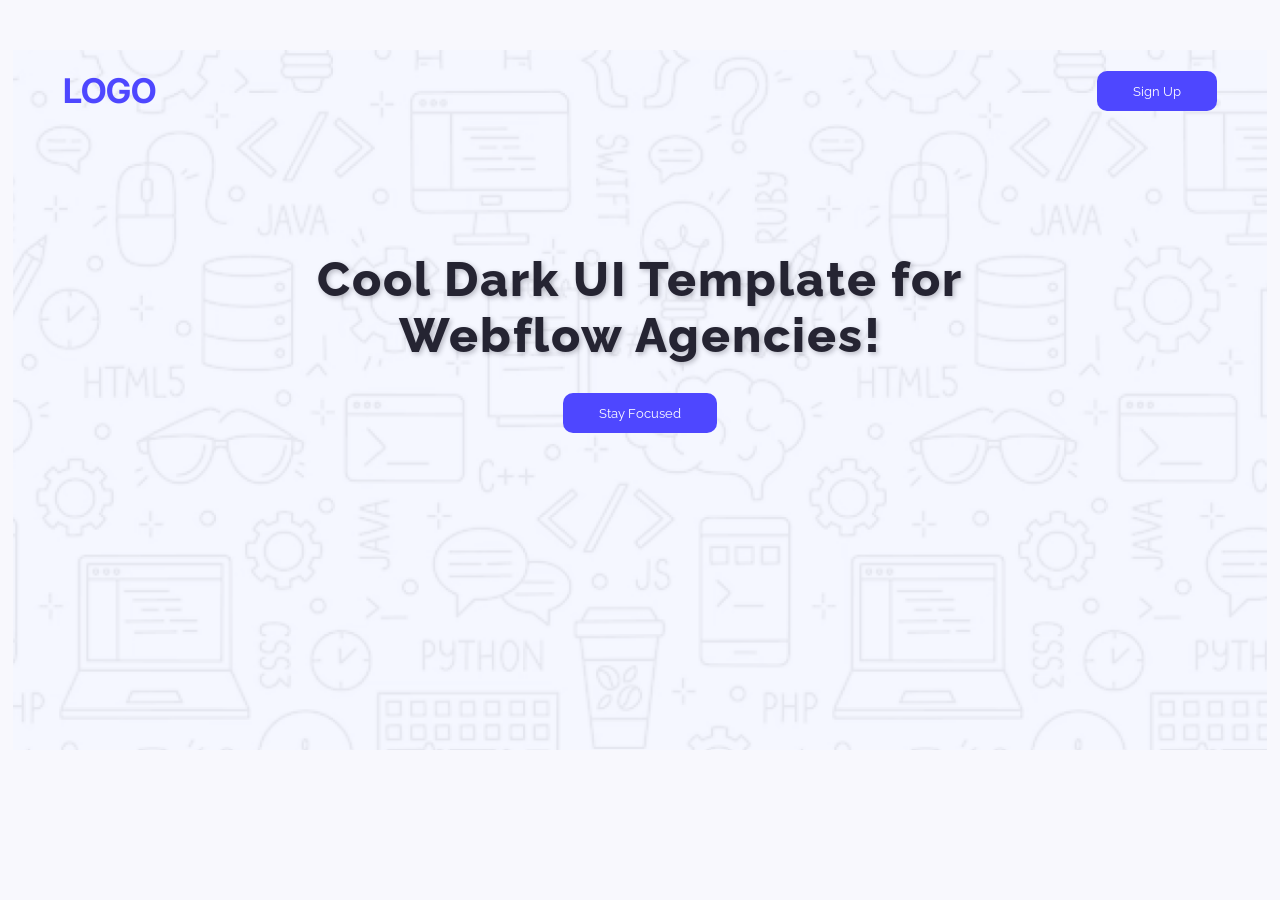
==== first-asign.html @ 601f0b78 "added the 1st file" ====
<!DOCTYPE html>
<html lang="en">
<head>
    <meta charset="UTF-8">
    <meta name="viewport" content="width=device-width, initial-scale=1.0">
    <title>My First Assignment </title>
     <link rel="preconnect" href="https://fonts.googleapis.com">
    <link rel="preconnect" href="https://fonts.gstatic.com" crossorigin>
    <link
        href="https://fonts.googleapis.com/css2?family=Inter:ital,opsz,wght@0,14..32,100..900;1,14..32,100..900&family=Open+Sans:ital,wght@0,300..800;1,300..800&family=Raleway:ital,wght@0,100..900;1,100..900&display=swap"
        rel="stylesheet">
    <link rel="stylesheet" href="styles/asign-style.css">

</head>
<body>
    <header>
 <section class=" header first-bg ">
            <nav class="nav-title">
                <h3 class="logo">LOGO</h3>
                <a class="button" href="signup btn"><button>Sign Up</button></a>

            </nav>
            <div class="title">
                <div>
                    <h1 class="header-title">
                        Cool Dark UI Template for
                        <br> Webflow Agencies!
                    </h1>
                </div>

                <div class="stay-button-wrapper">
      <a href="#"><button class="primary-btn">Stay Focused</button></a>
    </div>

            </div>
        </section>

    </header>
    <main>

    </main>
    <footer>

    </footer>
</body>
</html>
---- styles/asign-style.css ----
/* FONT-'Inter'*/
.inter-<uniquifier> {
  font-family: "Inter", sans-serif;
  font-optical-sizing: auto;
  font-weight: <weight>;
  font-style: normal;
}

/* FONT Raleway*/
.raleway-<uniquifier> {
  font-family: "Raleway", sans-serif;
  font-optical-sizing: auto;
  font-weight: <weight>;
  font-style: normal;
}

body {
  background-color: #c6c5ef1d;
  max-width: 100%;
  max-height: 100%;

}


/*FIRST PART*/
.first-bg {
  margin: 5px;
  padding: 0;
  max-width: 100%;
  height: 700px;
  background-image: url('../Assets/Hero-bg.png');
  background-size:cover;
  background-position: center;
  background-repeat: no-repeat;
  color: white;
}

.nav-title {
  display: flex;
  justify-content: space-between;
  align-items: center;
  padding: 20px 50px;
  margin-top: 50px;
}

.logo {
  width: 800px;
  color: #4E47FF;
  font-weight: 800px;
  font-size: 34px;
  margin: 0;
  font-family: "Inter", sans-serif;
}

button {

  background-color: #4E47FF;
  color: white;
  text-decoration: none;
  padding: 12px 36px;
  border: none;
  border-radius: 10px;
  cursor: pointer;
  font-family: "Raleway", sans-serif;
}
.stay-button-wrapper {
  display: flex;
  justify-content: center;
  margin-top: 30px; 
}


.title {
  align-self: center;
}

.header-title {
  text-align: center;
  font-family: "Raleway", sans-serif;
  margin: 120px auto 10px; 
  font-size: 48px;
  font-weight: 800;
  letter-spacing: 2px;
  color: #252432;
  text-shadow: 2px 2px 5px #25243148;
  max-width: 800px;

}
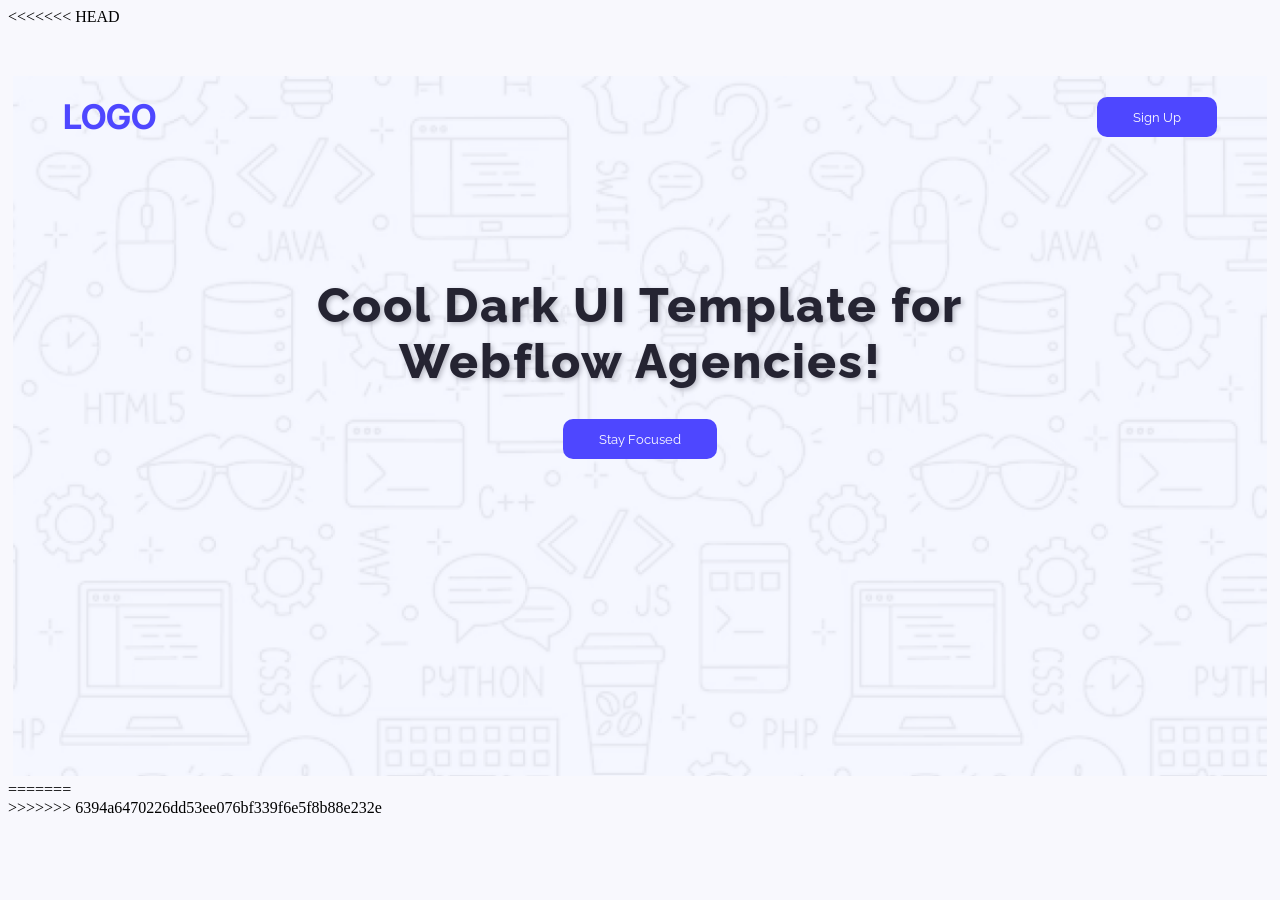
==== commit 26c6eb97: "Final commit before force push" ====
--- a/first-asign.html
+++ b/first-asign.html
@@ -4,6 +4,7 @@
     <meta charset="UTF-8">
     <meta name="viewport" content="width=device-width, initial-scale=1.0">
     <title>My First Assignment </title>
+<<<<<<< HEAD
      <link rel="preconnect" href="https://fonts.googleapis.com">
     <link rel="preconnect" href="https://fonts.gstatic.com" crossorigin>
     <link
@@ -34,6 +35,11 @@
 
             </div>
         </section>
+=======
+</head>
+<body>
+    <header>
+>>>>>>> 6394a6470226dd53ee076bf339f6e5f8b88e232e
 
     </header>
     <main>
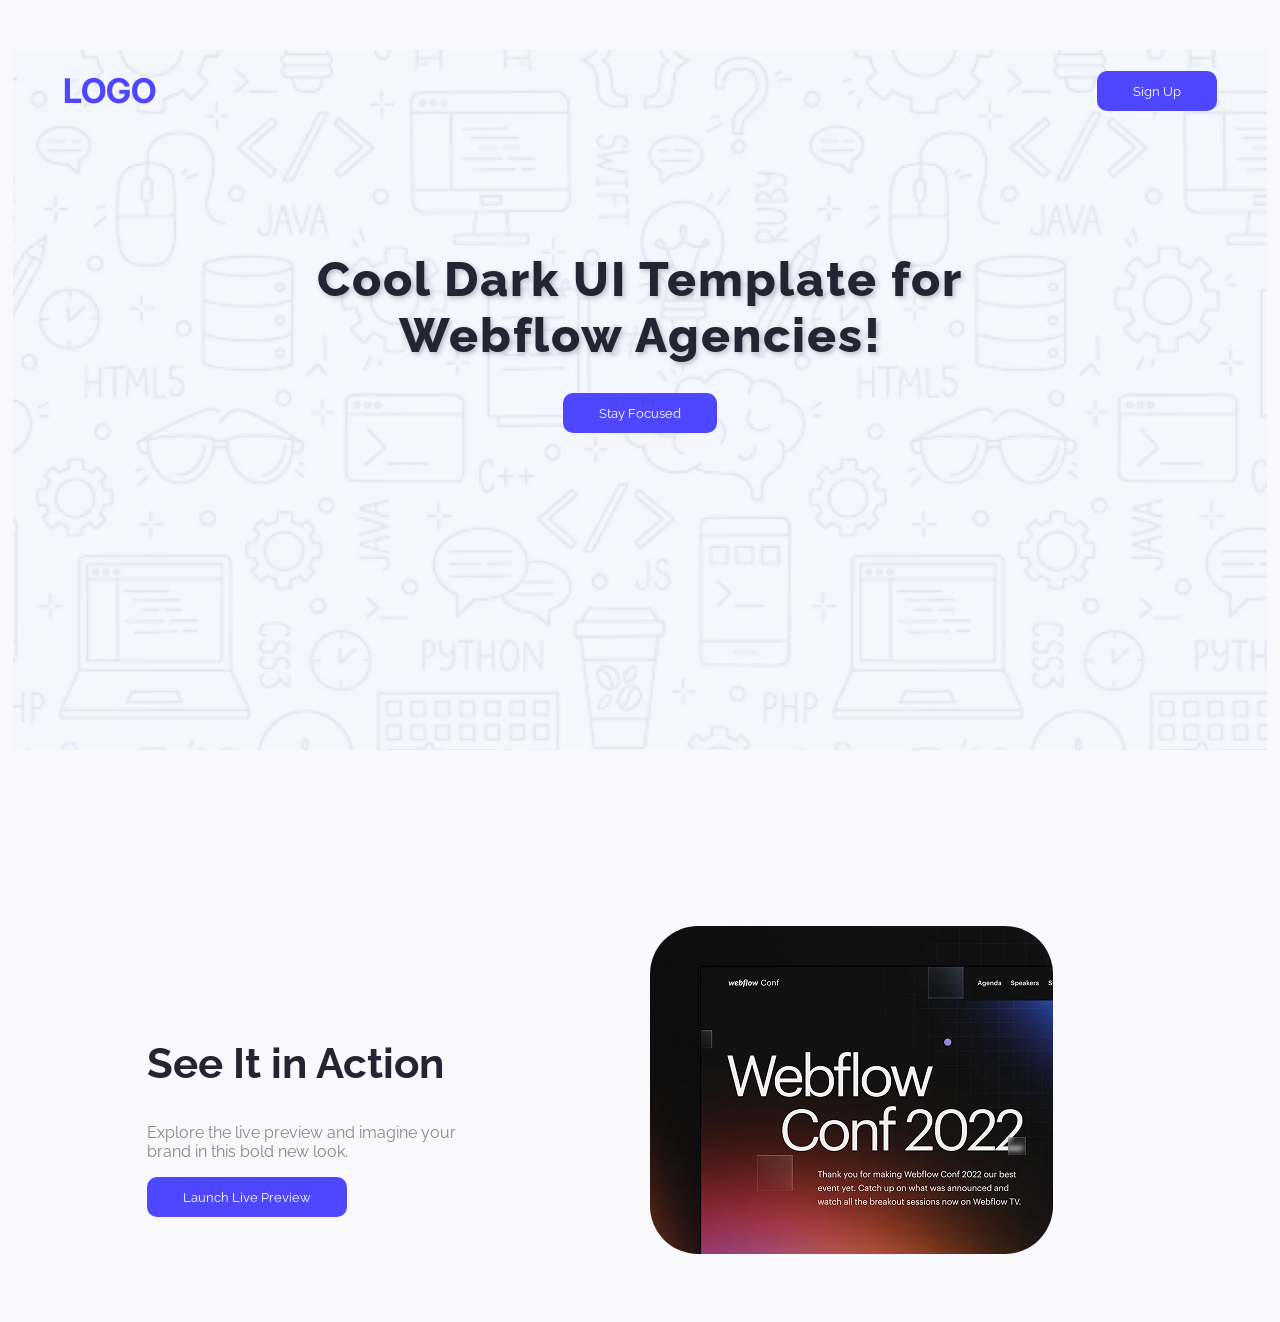
==== commit a5c7768b: "added the 2nd file" ====
--- a/first-asign.html
+++ b/first-asign.html
@@ -4,7 +4,6 @@
     <meta charset="UTF-8">
     <meta name="viewport" content="width=device-width, initial-scale=1.0">
     <title>My First Assignment </title>
-<<<<<<< HEAD
      <link rel="preconnect" href="https://fonts.googleapis.com">
     <link rel="preconnect" href="https://fonts.gstatic.com" crossorigin>
     <link
@@ -14,6 +13,7 @@
 
 </head>
 <body>
+
     <header>
  <section class=" header first-bg ">
             <nav class="nav-title">
@@ -35,11 +35,19 @@
 
             </div>
         </section>
-=======
-</head>
-<body>
-    <header>
->>>>>>> 6394a6470226dd53ee076bf339f6e5f8b88e232e
+         <section class="header-second">
+            <div class="preview">
+                <h2>See It in Action</h2>
+                <p>Explore the live preview and imagine
+                    your <br>brand in this bold new look.</p>
+                <a href="#" class="live-preview btn"><button>Launch Live Preview</button></a>
+
+
+            </div>
+            <div class="webflow"><img src="Assets/wc-mini.png" alt=""></div>
+
+        </section>
+
 
     </header>
     <main>
--- a/styles/asign-style.css
+++ b/styles/asign-style.css
@@ -87,3 +87,42 @@
 
 }
 
+/*SECOND PART*/
+
+.header-second {
+  display: flex;
+  justify-content: space-between;
+  align-items: center;
+  font-family: "Raleway", sans-serif;
+  margin-right: 150px;
+  margin-left: 139px;
+  margin-top: 10%;
+
+}
+
+.preview h2 {
+  font-size: 42px;
+  color: #252432;
+  margin-top: 120.5px;
+  margin-bottom: 200.5;
+  margin-right: 100px;
+}
+
+.preview p {
+  color: #25243289;
+
+  margin-bottom: 125.5;
+  margin-right: 103px;
+}
+
+img {
+  margin-top: 50px;g
+  max-width: 100%;
+  border-radius: 48px;
+  margin-right: 69px;
+  
+}
+
+section {
+  margin-bottom: 4rem;
+}
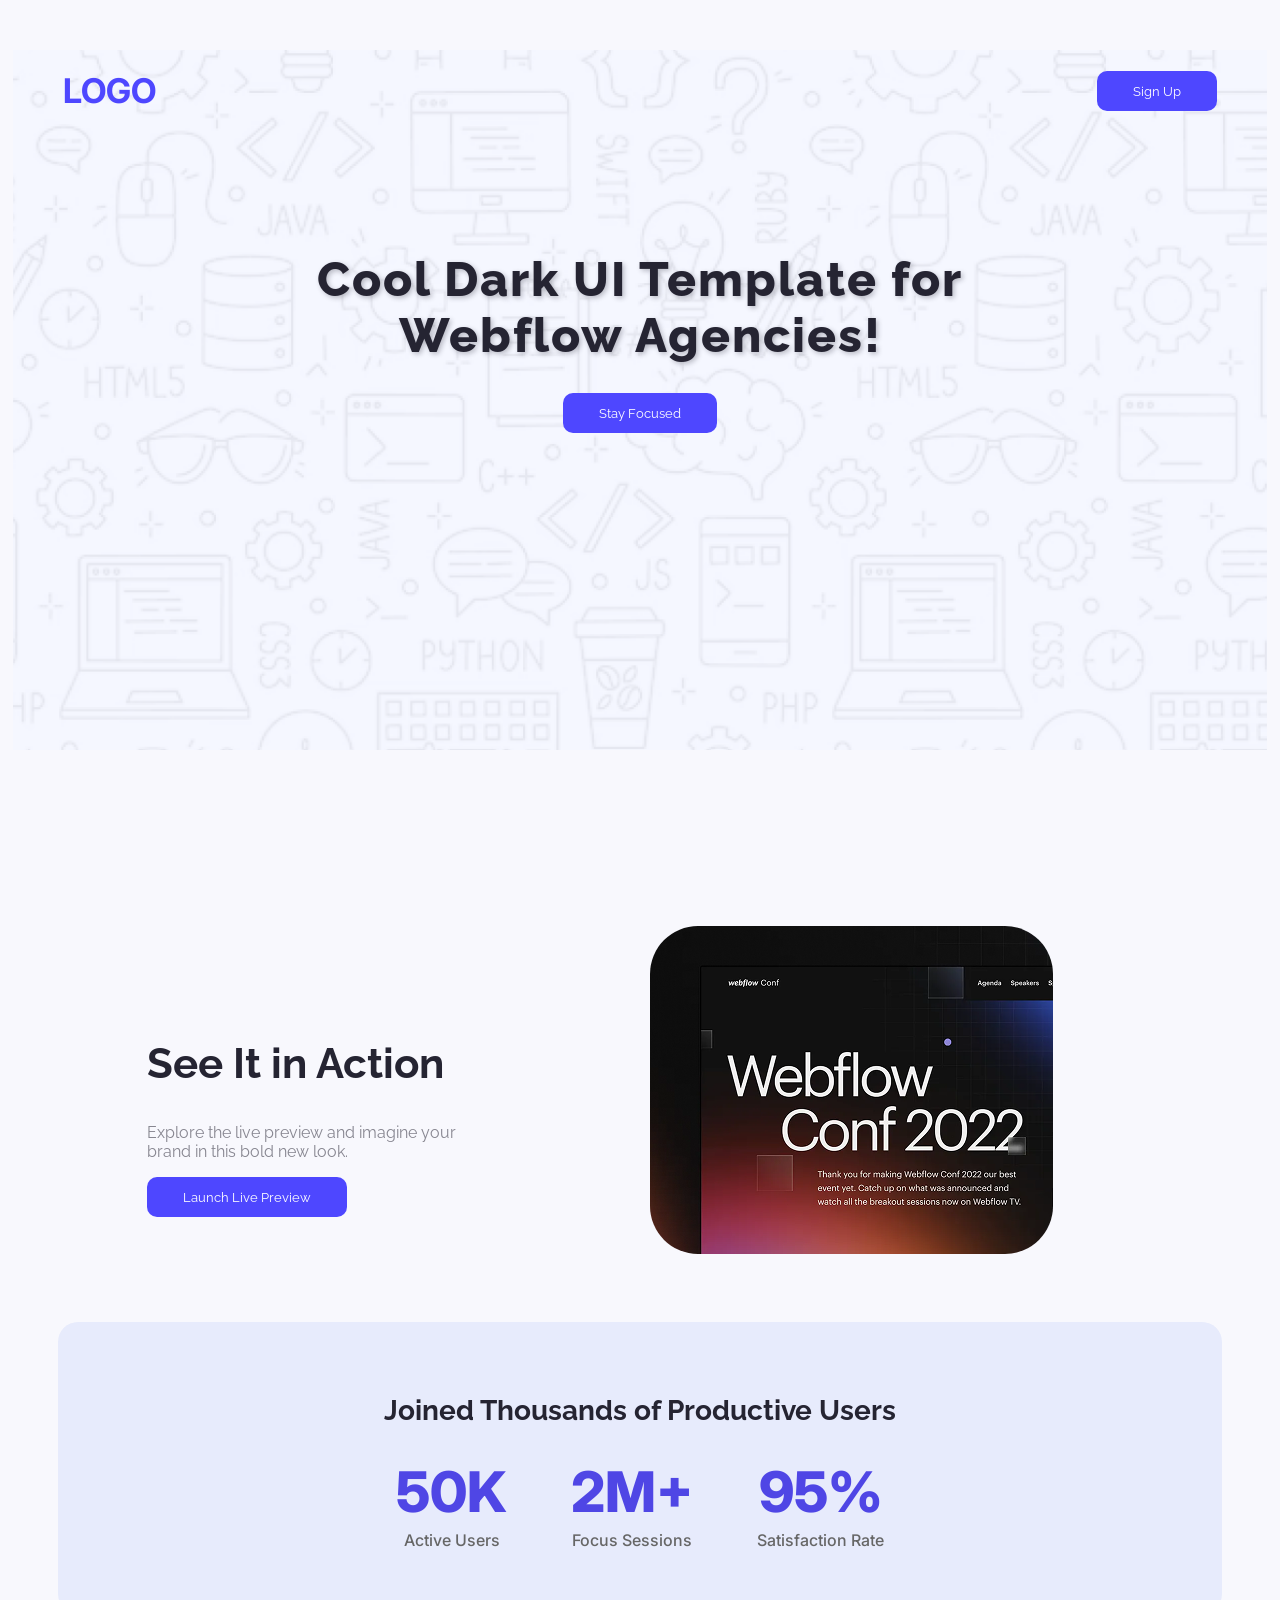
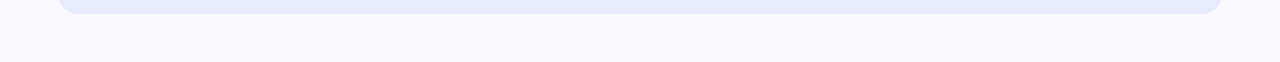
==== commit 460e092b: "added the third file" ====
--- a/first-asign.html
+++ b/first-asign.html
@@ -48,10 +48,25 @@
 
         </section>
 
-
     </header>
     <main>
-
+<section class="user-survey">
+  <h2>Joined Thousands of Productive Users</h2>
+  <div class="surveys">
+    <div class="survey">
+      <h1>50K</h1>
+      <p>Active Users</p>
+    </div>
+    <div class="survey">
+      <h1>2M+</h1>
+      <p>Focus Sessions</p>
+    </div>
+    <div class="survey">
+      <h1>95%</h1>
+      <p>Satisfaction Rate</p>
+    </div>
+  </div>
+</section>
     </main>
     <footer>
 
--- a/styles/asign-style.css
+++ b/styles/asign-style.css
@@ -125,4 +125,44 @@
 
 section {
   margin-bottom: 4rem;
+}
+
+/* THIRD Section */
+.user-survey {
+  background-color: #e7ebfc;
+  padding: 3rem 2rem;
+  border-radius: 20px;
+  margin: 3rem auto;
+  max-width: 1100px;
+  text-align: center;
+}
+
+.user-survey h2 {
+  font-size: 1.75rem;
+  font-weight: 700;
+  margin-bottom: 2rem;
+  color: #252432;
+  font-family: "Raleway", sans-serif;
+}
+
+.surveys {
+  display: flex;
+  justify-content: center;
+  gap: 4rem;
+  font-family: "Inter", sans-serif;
+}
+
+.survey h1 {
+  font-size: 3.5rem;          
+  font-weight: 800;           
+  color: #4f46e5;
+  margin: 0;                  
+  line-height: 1.2;          
+}
+.survey p {
+  font-size: 1rem;
+  font-weight: 500;
+  color: #666;
+  margin-top: 0.3rem;         
+  line-height: 1.2;
 }
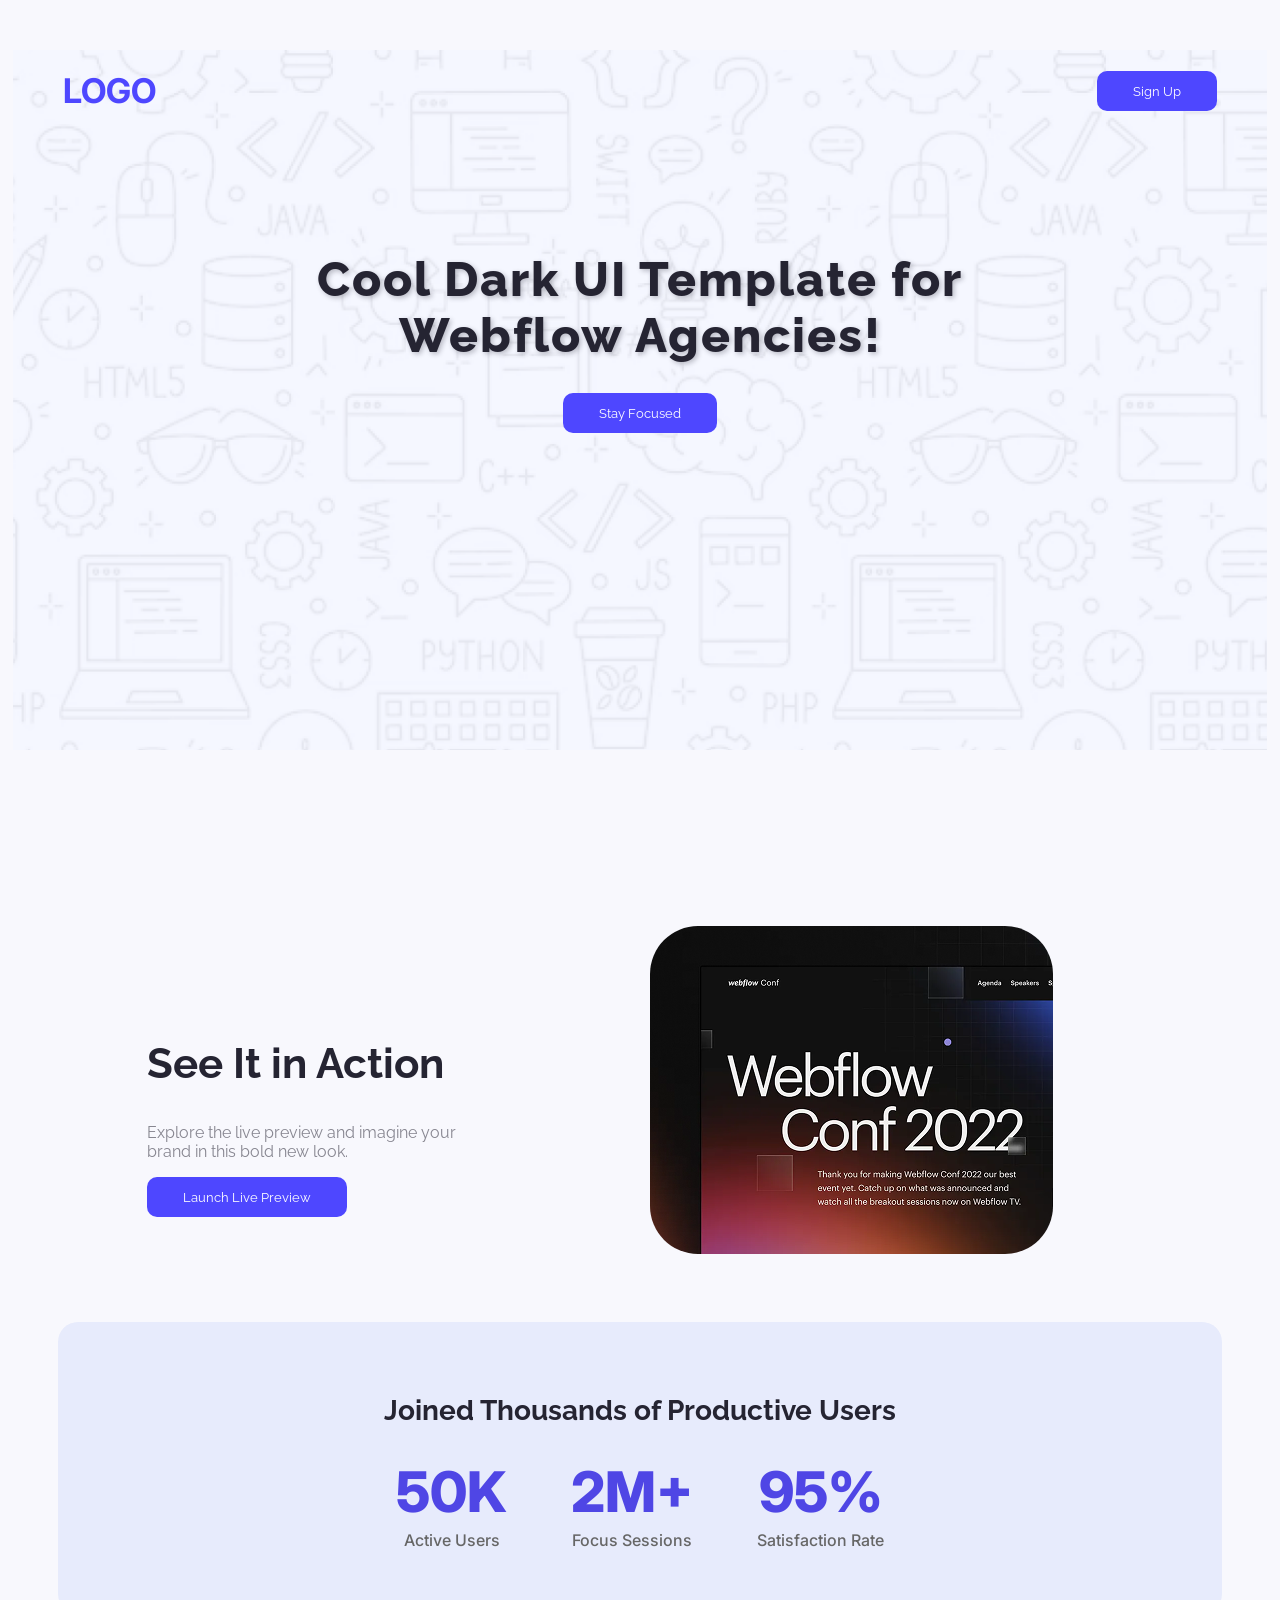
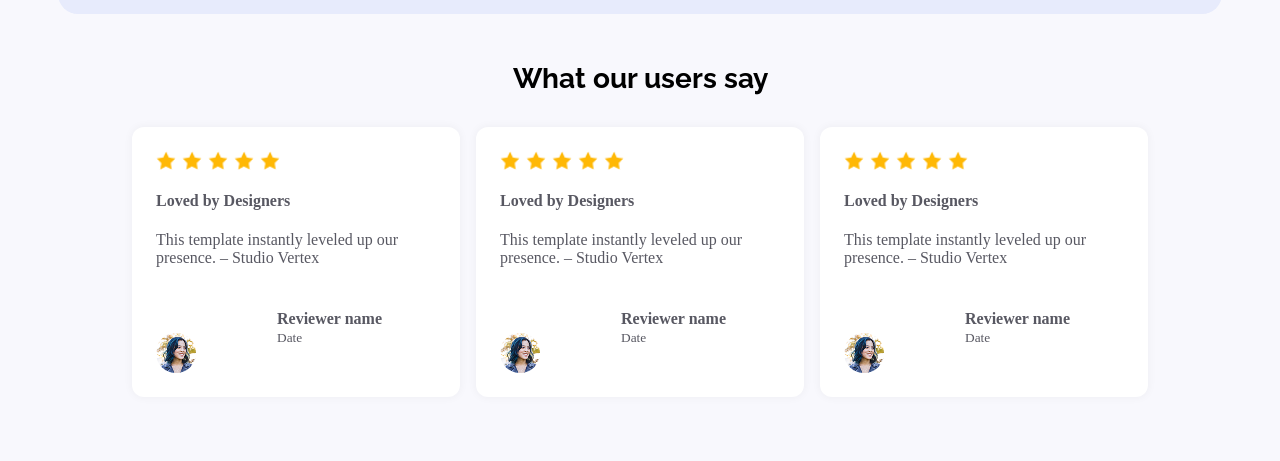
==== commit eaa90357: "added the forth file" ====
--- a/first-asign.html
+++ b/first-asign.html
@@ -67,6 +67,72 @@
     </div>
   </div>
 </section>
+<section class="testimonials">
+            <h2>What our users say</h2>
+            <div class="testimonial-cards">
+                <div class="testimonial">
+                    <div class="stars">
+                        <span></span>
+                        <span></span>
+                        <span></span>
+                        <span></span>
+                        <span></span>
+                    </div>
+                    <h4>Loved by Designers</h4>
+                    <p>This template instantly leveled up our presence. – Studio Vertex</p>
+                    <div class="reviewer">
+                        <img src="Assets/avatar.png" alt="Reviewer 1" class="avatar" />
+                        <div>
+                            <strong>Reviewer name</strong><br />
+                            <small>Date</small>
+                        </div>
+                    </div>
+                </div>
+
+                <div class="testimonial">
+                    <div class="stars">
+                        <span></span>
+                        <span></span>
+                        <span></span>
+                        <span></span>
+                        <span></span>
+                    </div>
+                    <h4>Loved by Designers</h4>
+                    <p>This template instantly leveled up our presence. – Studio Vertex</p>
+                    <div class="reviewer">
+                        <img src="Assets/avatar.png" alt="Reviewer 2" class="avatar" />
+                        <div>
+                            <strong>Reviewer name</strong><br />
+                            <small>Date</small>
+                        </div>
+                    </div>
+                </div>
+
+                <div class="testimonial">
+
+                    <div class="stars">
+                        <span></span>
+                        <span></span>
+                        <span></span>
+                        <span></span>
+                        <span></span>
+                    </div>
+
+                    <h4>Loved by Designers</h4>
+                    <p>This template instantly leveled up our presence. – Studio Vertex</p>
+                    <div class="reviewer">
+                        <img src="Assets/avatar.png" alt="Reviewer 3" class="avatar" />
+                        <div>
+                            <strong>Reviewer name</strong><br />
+                            <small>Date</small>
+                        </div>
+                    </div>
+                </div>
+            </div>
+        </section>
+
+
+
     </main>
     <footer>
 
--- a/styles/asign-style.css
+++ b/styles/asign-style.css
@@ -165,4 +165,61 @@
   color: #666;
   margin-top: 0.3rem;         
   line-height: 1.2;
-}+}
+
+/*FOURTH  SECTION */
+.testimonials h2 {
+  font-size: 1.75rem;
+  margin-bottom: 2rem;
+  text-align:center;
+   font-family: "Raleway", sans-serif;
+   text-size-adjust: 42;
+   
+}
+
+
+.testimonial-cards {
+  display: flex;
+  justify-content: center;
+  gap: 1rem;
+  flex-wrap: wrap;
+  color: #282835c6;
+}
+
+.testimonial {
+  background-color: white;
+  border-radius: 12px;
+  padding: 1.5rem;
+  width: 280px;
+  box-shadow: 0 0 10px rgba(0,0,0,0.05);
+  text-align: left;
+}
+
+.stars {
+  display: flex;
+  gap: 6px;
+}
+
+.stars span {
+  display: inline-block;
+  width: 20px;
+  height: 20px;
+  background-image: url('/Assets/icon-star.png'); 
+  background-size: contain;
+  background-repeat: no-repeat;
+  background-position: center;
+}
+
+.reviewer {
+  display: flex;
+  align-items: center;
+  margin-top: 1rem;
+  gap: 0.75rem;
+}
+
+.avatar {
+  width: 40px;
+  height: 40px;
+  border-radius: 50%;
+  object-fit: cover;
+}
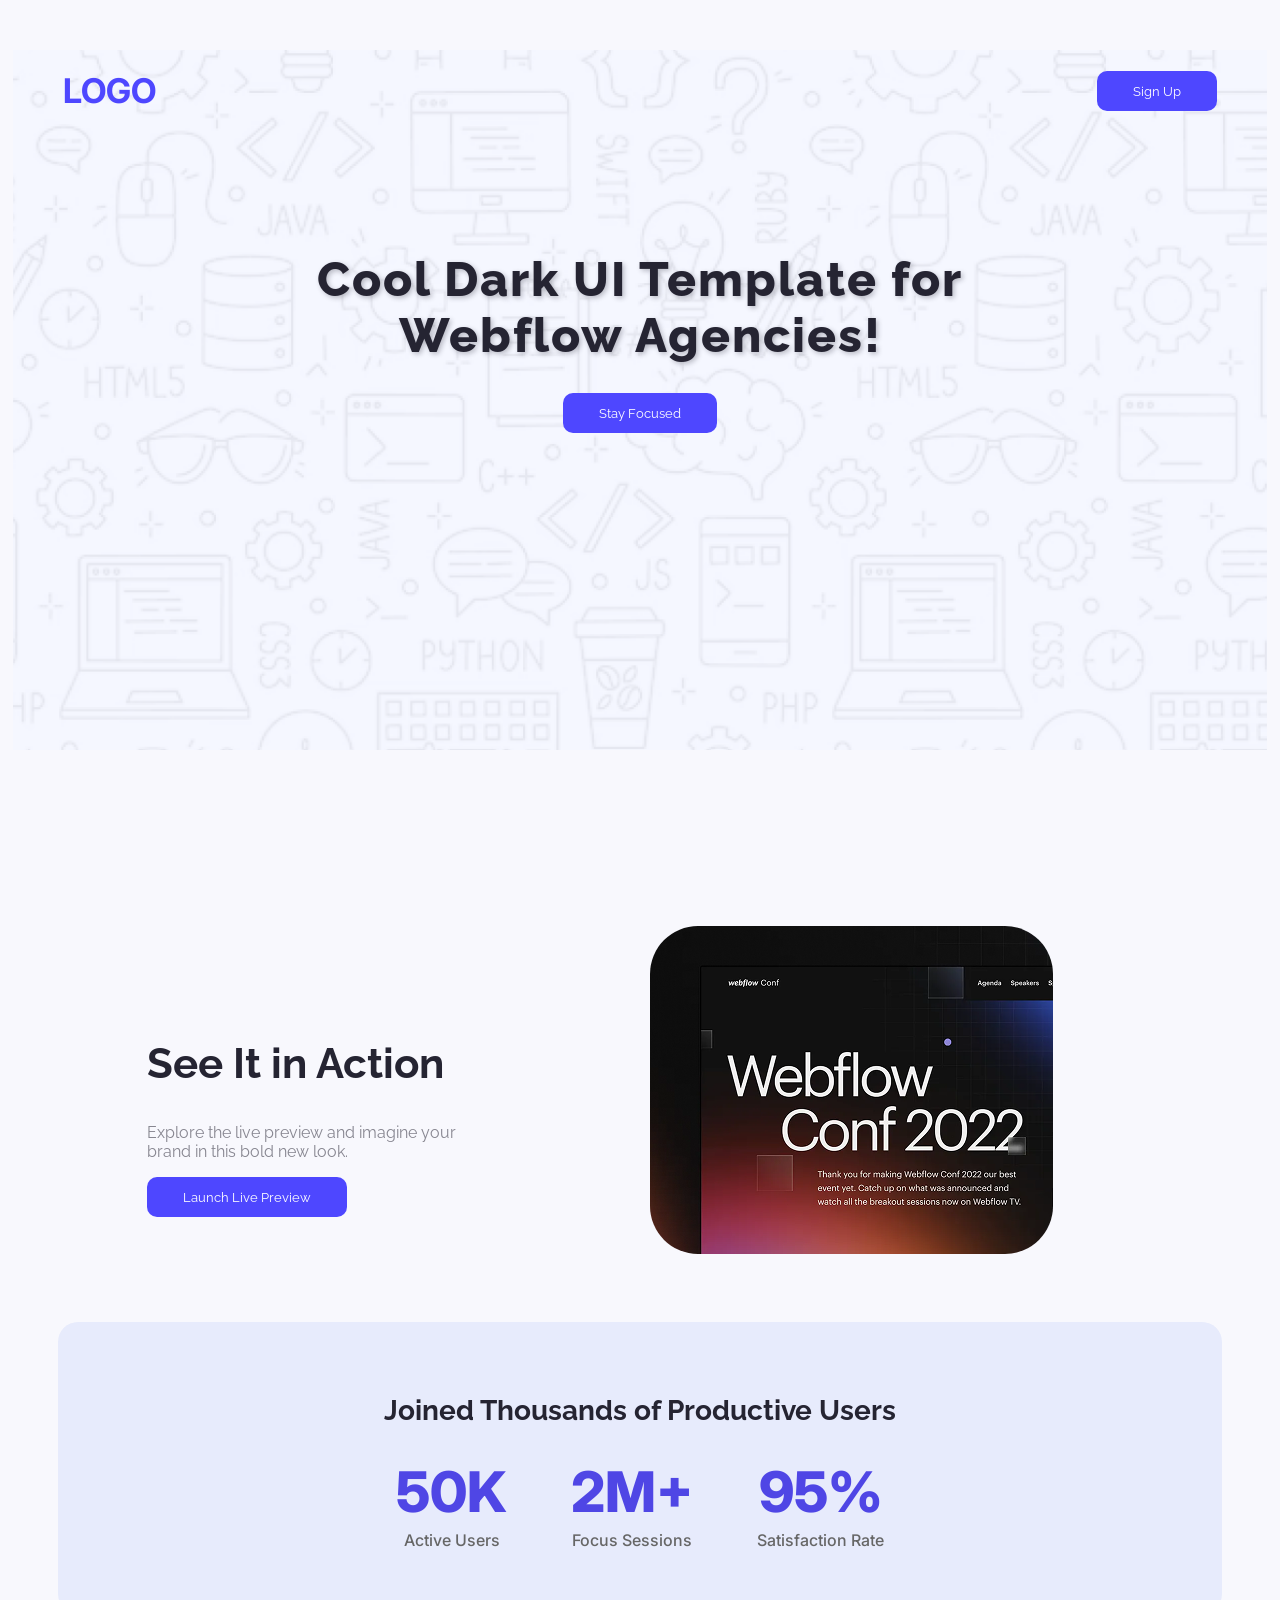
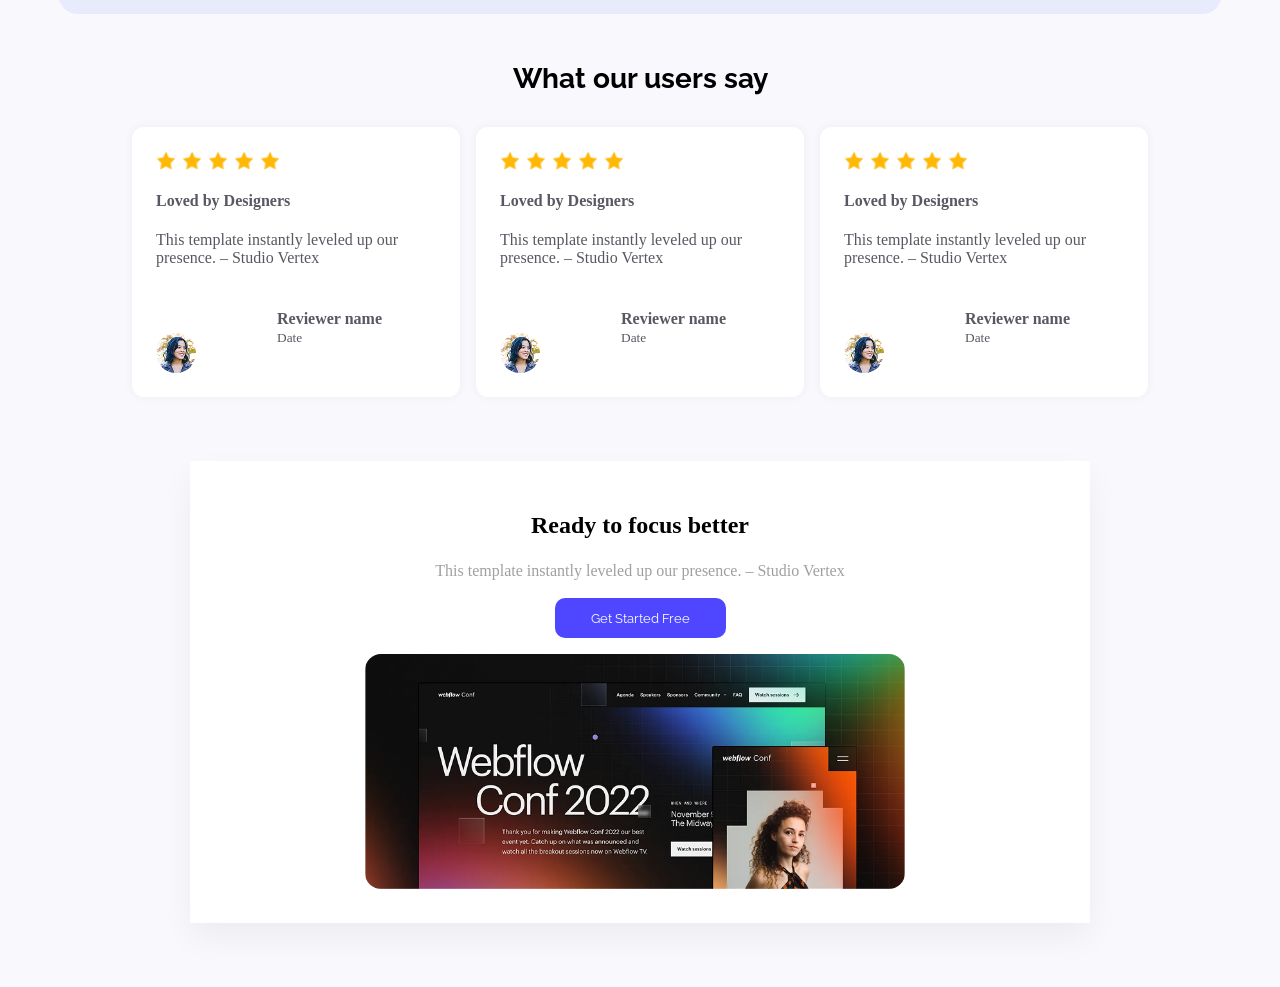
==== commit 62647a3f: "added the fifth file" ====
--- a/first-asign.html
+++ b/first-asign.html
@@ -131,6 +131,17 @@
             </div>
         </section>
 
+        
+<section>
+            <div class="cta">
+                <h2>Ready to focus better</h2>
+                <p>This template instantly leveled up our presence. – Studio Vertex</p>
+                <a href="#" class="btn"> <button>Get Started Free</button></a>
+
+                <img src="/Assets/wc-big.png" alt="Webflow Conf 2022" />
+            </div>
+        </section>
+
 
 
     </main>
--- a/styles/asign-style.css
+++ b/styles/asign-style.css
@@ -223,3 +223,54 @@
   border-radius: 50%;
   object-fit: cover;
 }
+
+/*FIFTH*/
+.cta {
+ background-color: white;
+
+  box-shadow: 0 15px 30px rgba(0, 0, 0, 0.05);
+  max-width: 900px;
+  max-height: 550px;
+  margin: 0 auto;
+  text-align: center;
+  line-height: 1.2;
+ padding-top: 30px;
+ padding-bottom: 20px;
+}
+
+.cta h2 {
+  .cta h2 {
+  font-size: 2rem;
+  margin-top: 20px;  
+  margin-bottom: 0.2rem;
+  line-height: 1.2;
+}
+
+}
+
+.cta p {
+  margin-bottom: 1rem;
+  color: #00000060;
+   line-height: 1.4;
+}
+
+.btn {
+color: #000000;
+ font-family: "Raleway", sans-serif;
+ text-align: center;
+  text-decoration: none;
+  border-radius: 8px;
+  font-weight: 600;
+  transition:  0.3s;
+  margin-bottom: 1rem;
+  
+}
+
+.cta img {
+  margin-top: 1rem;
+  margin-left: 140px;
+  margin-right: 150px;
+  margin-bottom: 10px;
+  max-width: 60%;
+  border-radius: 16px;
+}
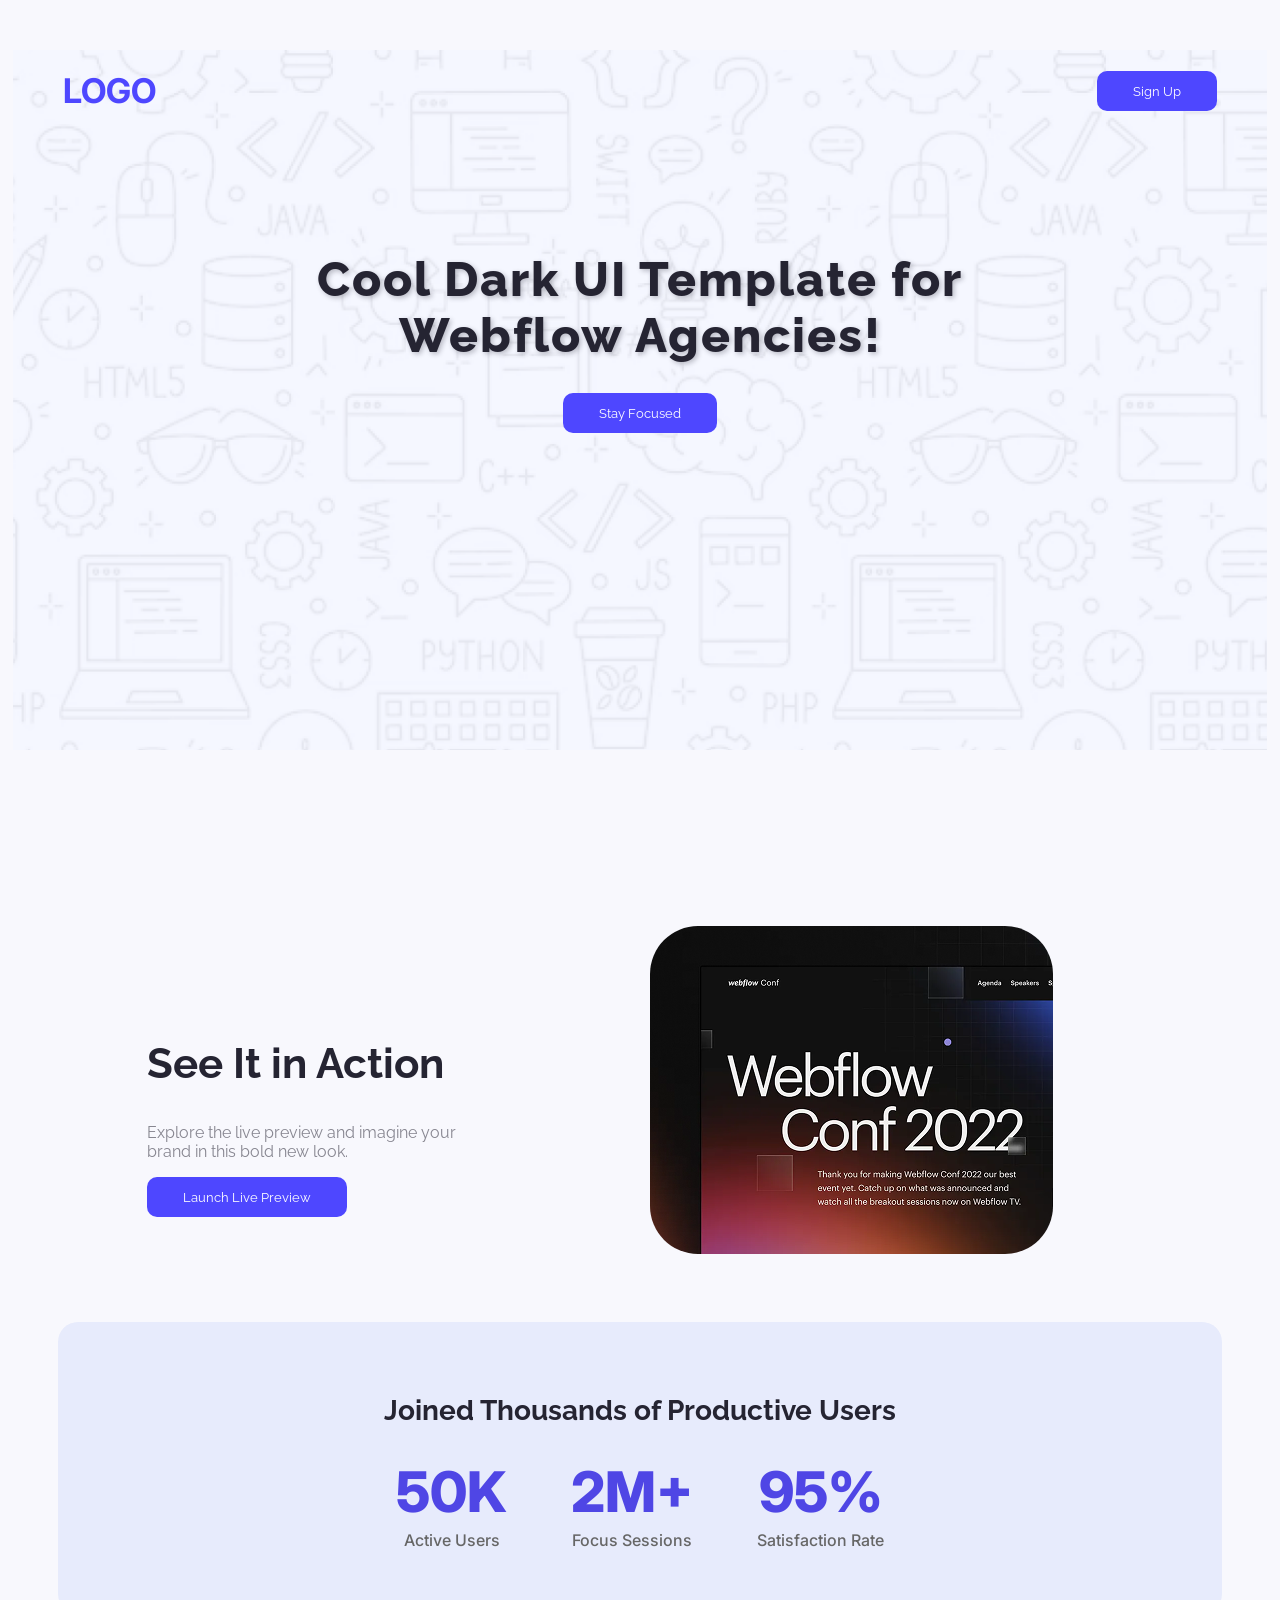
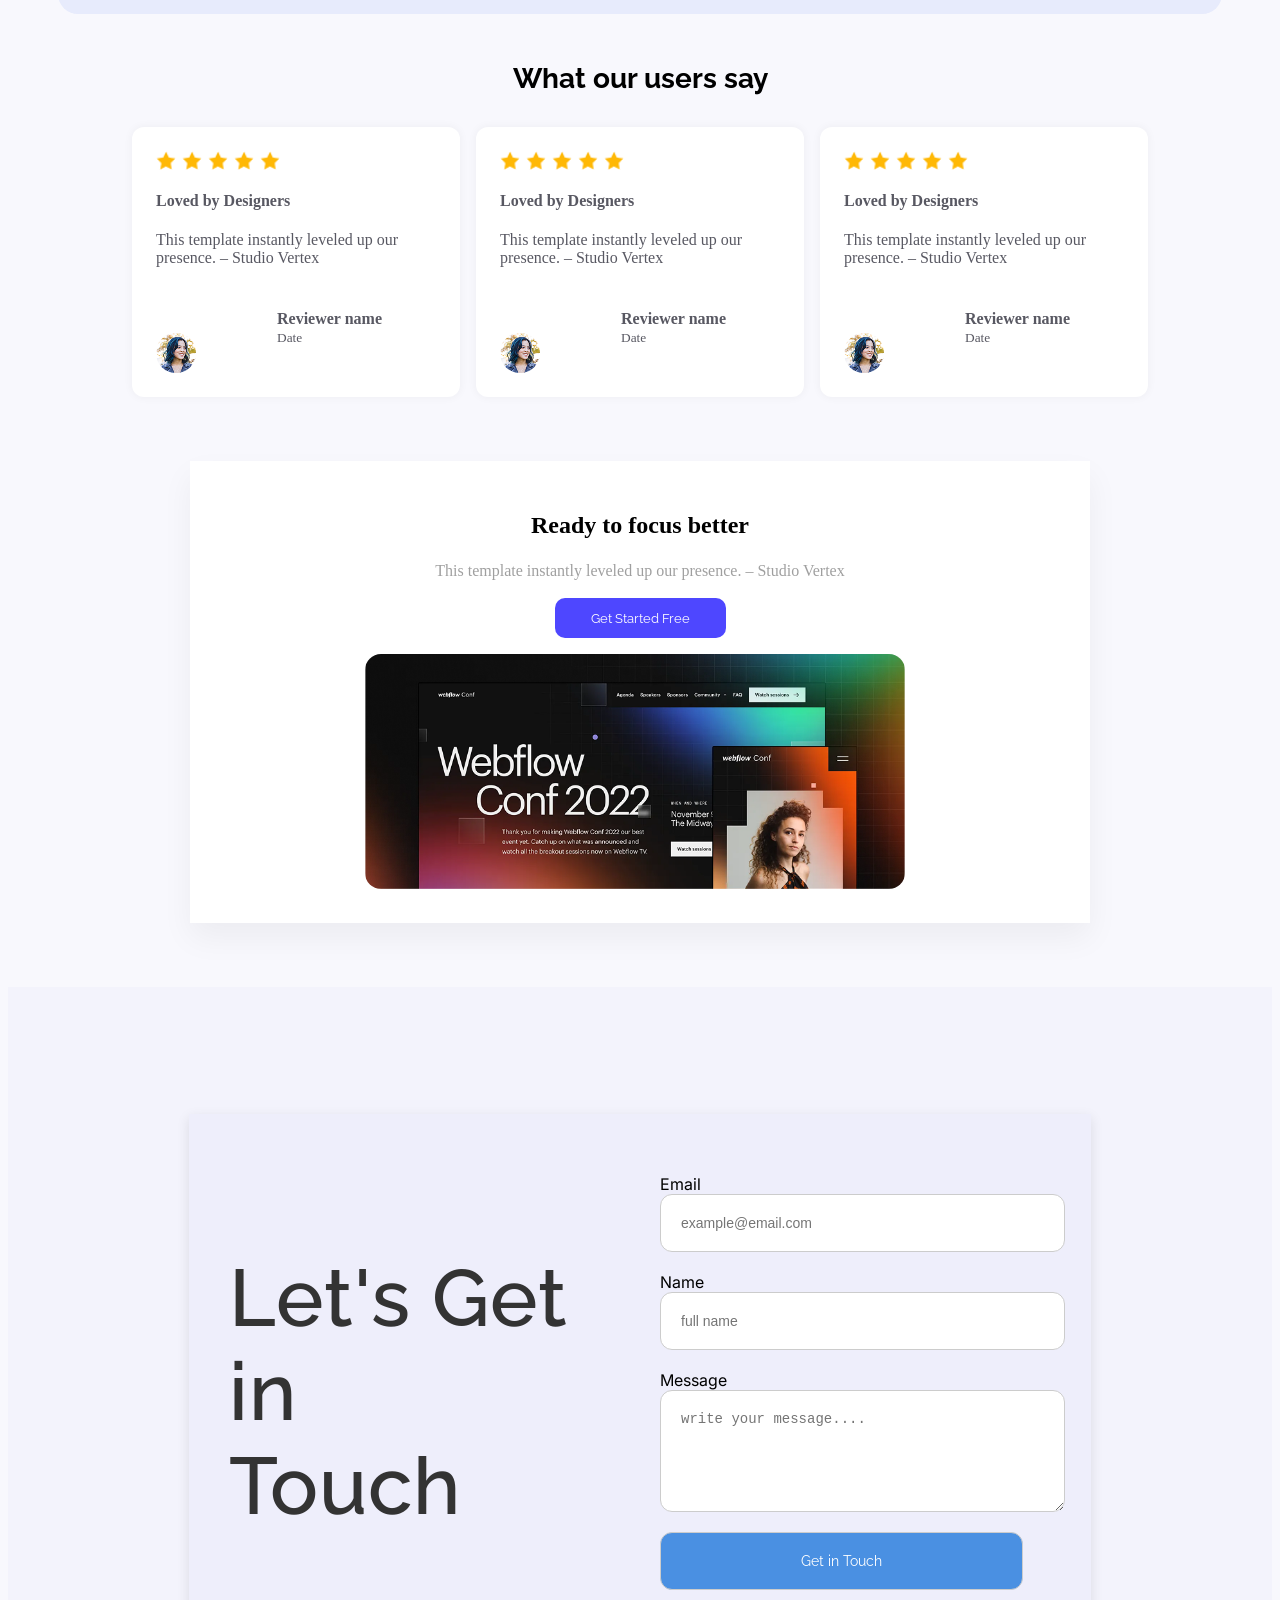
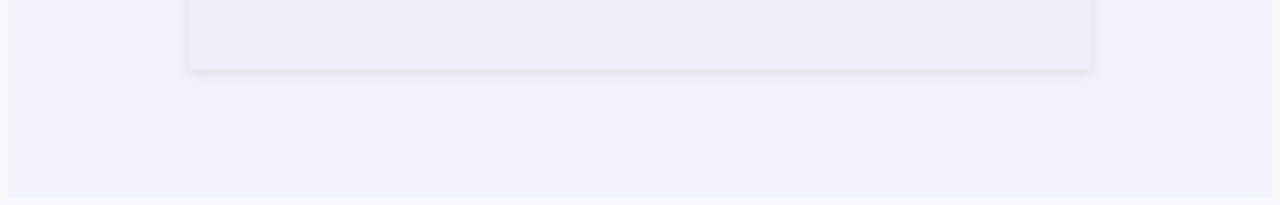
==== commit a28a5f15: "added the sixth file" ====
--- a/first-asign.html
+++ b/first-asign.html
@@ -147,6 +147,27 @@
     </main>
     <footer>
 
+        <footer>
+        <section class="contact">
+            <div class="contact-container">
+
+                <div class="left-title">Let's Get in <br>Touch</div>
+                <div class="right-form">
+
+                    <label for="email">Email</label>
+                    <input type="email" placeholder="example@email.com">
+
+                    <label for="name">Name</label>
+                    <input type="text" placeholder="full name">
+
+                    <label for="message">Message</label>
+                    <textarea rows="5" placeholder="write your message...."></textarea>
+
+                    <button>Get in Touch</button>
+                </div>
+            </div>
+        </section>
+
     </footer>
 </body>
 </html>
--- a/styles/asign-style.css
+++ b/styles/asign-style.css
@@ -274,3 +274,75 @@
   max-width: 60%;
   border-radius: 16px;
 }
+
+/*SIXTH */
+
+   .contact {
+      margin: 0;
+      padding: 0;
+      background-color: #c6c5ef1d;
+      display: flex;
+      justify-content: center;
+      align-items: center;
+      height: 90vh;
+    }
+
+    .contact-container {
+      display: flex;
+      background-color: #c6c5ef1d;
+      width: 65%;
+      box-shadow: 0 4px 12px rgba(0,0,0,0.1);
+      padding: 40px;
+      gap: 40px;
+    }
+
+    .left-title {
+      flex: 1 ;
+      display: flex;
+      align-items: center;
+      justify-content: center;
+      font-size: 52px;
+      font-weight: bold;
+      color: #333;
+      font-family: "Raleway", sans-serif;
+      font-size: 5rem;           
+  font-weight: 540;         
+  letter-spacing: 1px;      
+  
+    }
+
+    .right-form {
+      flex: 1;
+      display: flex;
+      flex-direction: column;
+      justify-content: center;
+        font-family: "Inter", sans-serif;
+        border-radius: 30px;
+        padding: 20px;
+    }
+
+    .right-form input,
+    .right-form textarea,
+    .right-form button {
+      width: 98%;
+      padding: 14px;
+      margin-bottom: 20px;
+      font-size: 14px;
+      padding: 36px 20px;
+      color: #0000003a;
+       padding: 20px; 
+      border: 1px solid #ccc;
+      border-radius: 12px;
+    }
+
+    .right-form button {
+      background-color: #4a90e2;
+      color: white;
+      border: 1px solid #ccc; 
+      cursor: pointer;
+      transition: background-color 0.3s;
+    }
+
+    .right-form button:hover {
+      background-color: #357ab8;
+    }
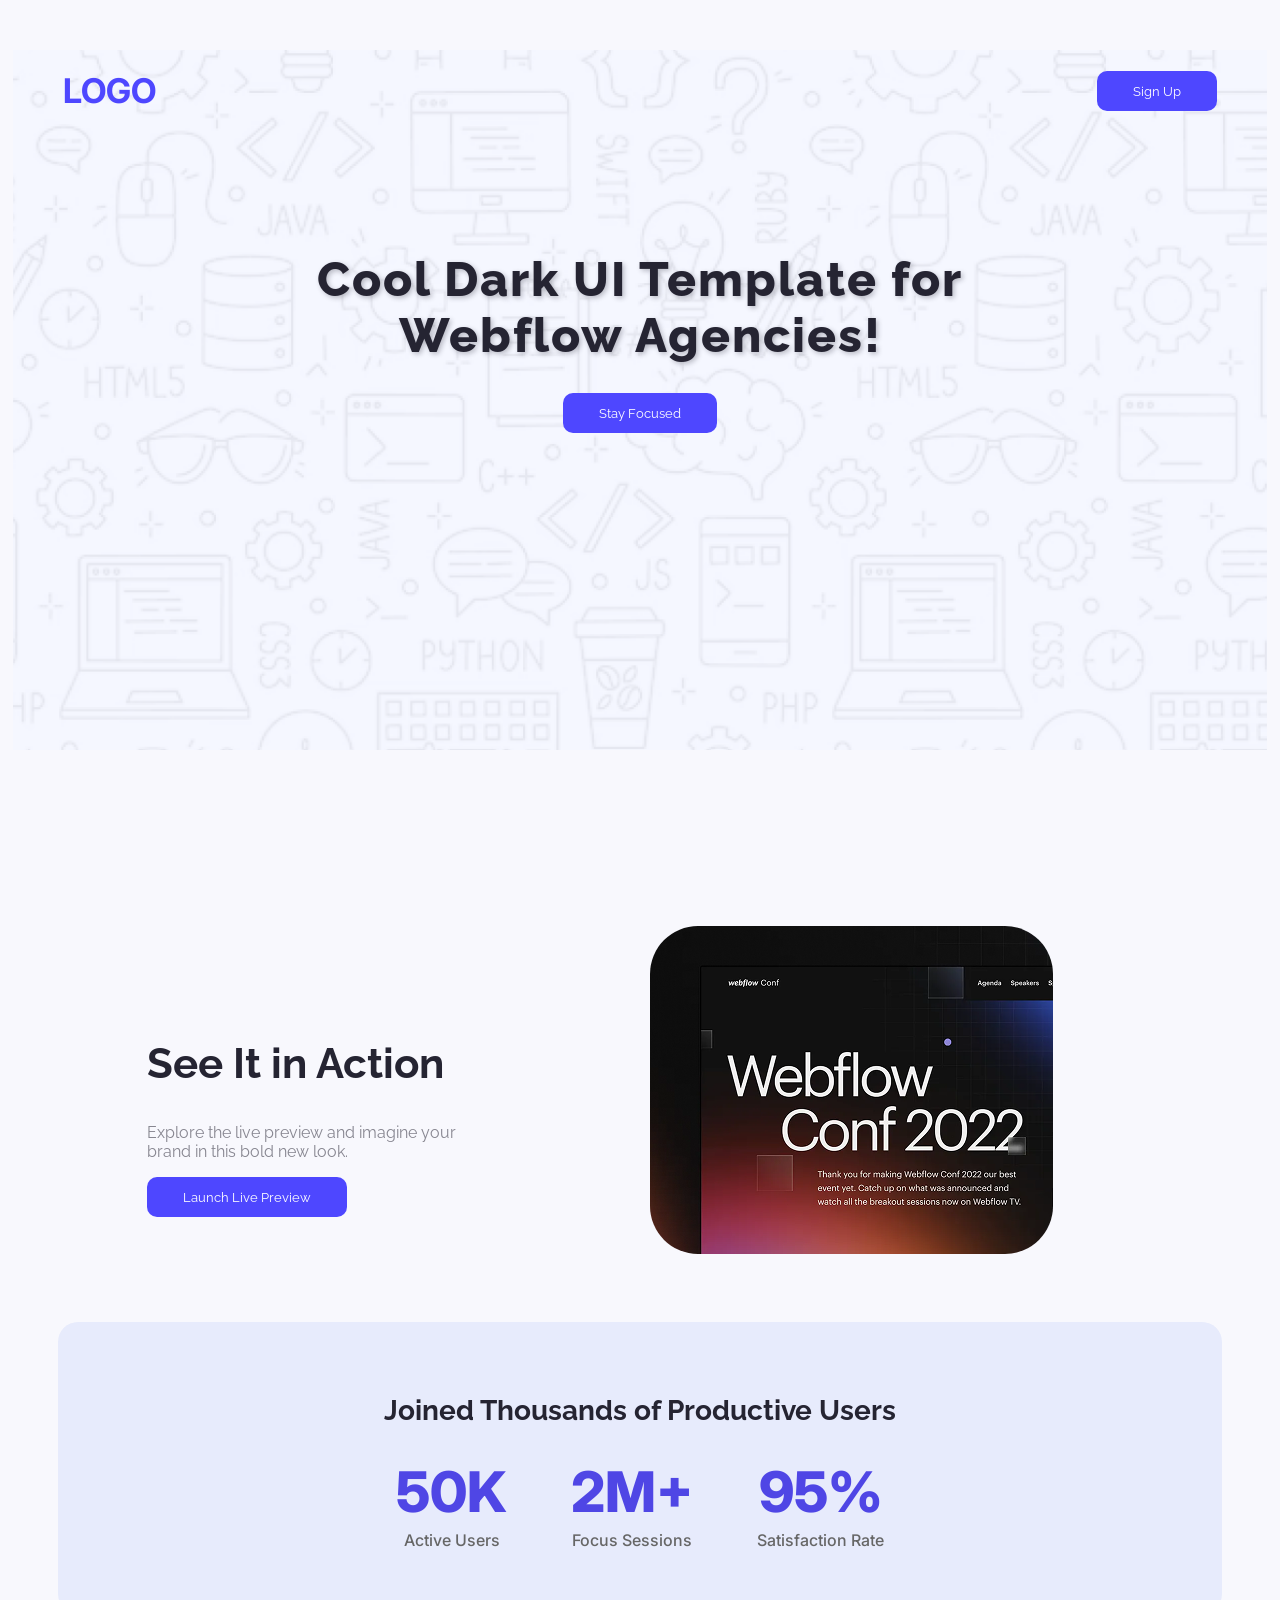
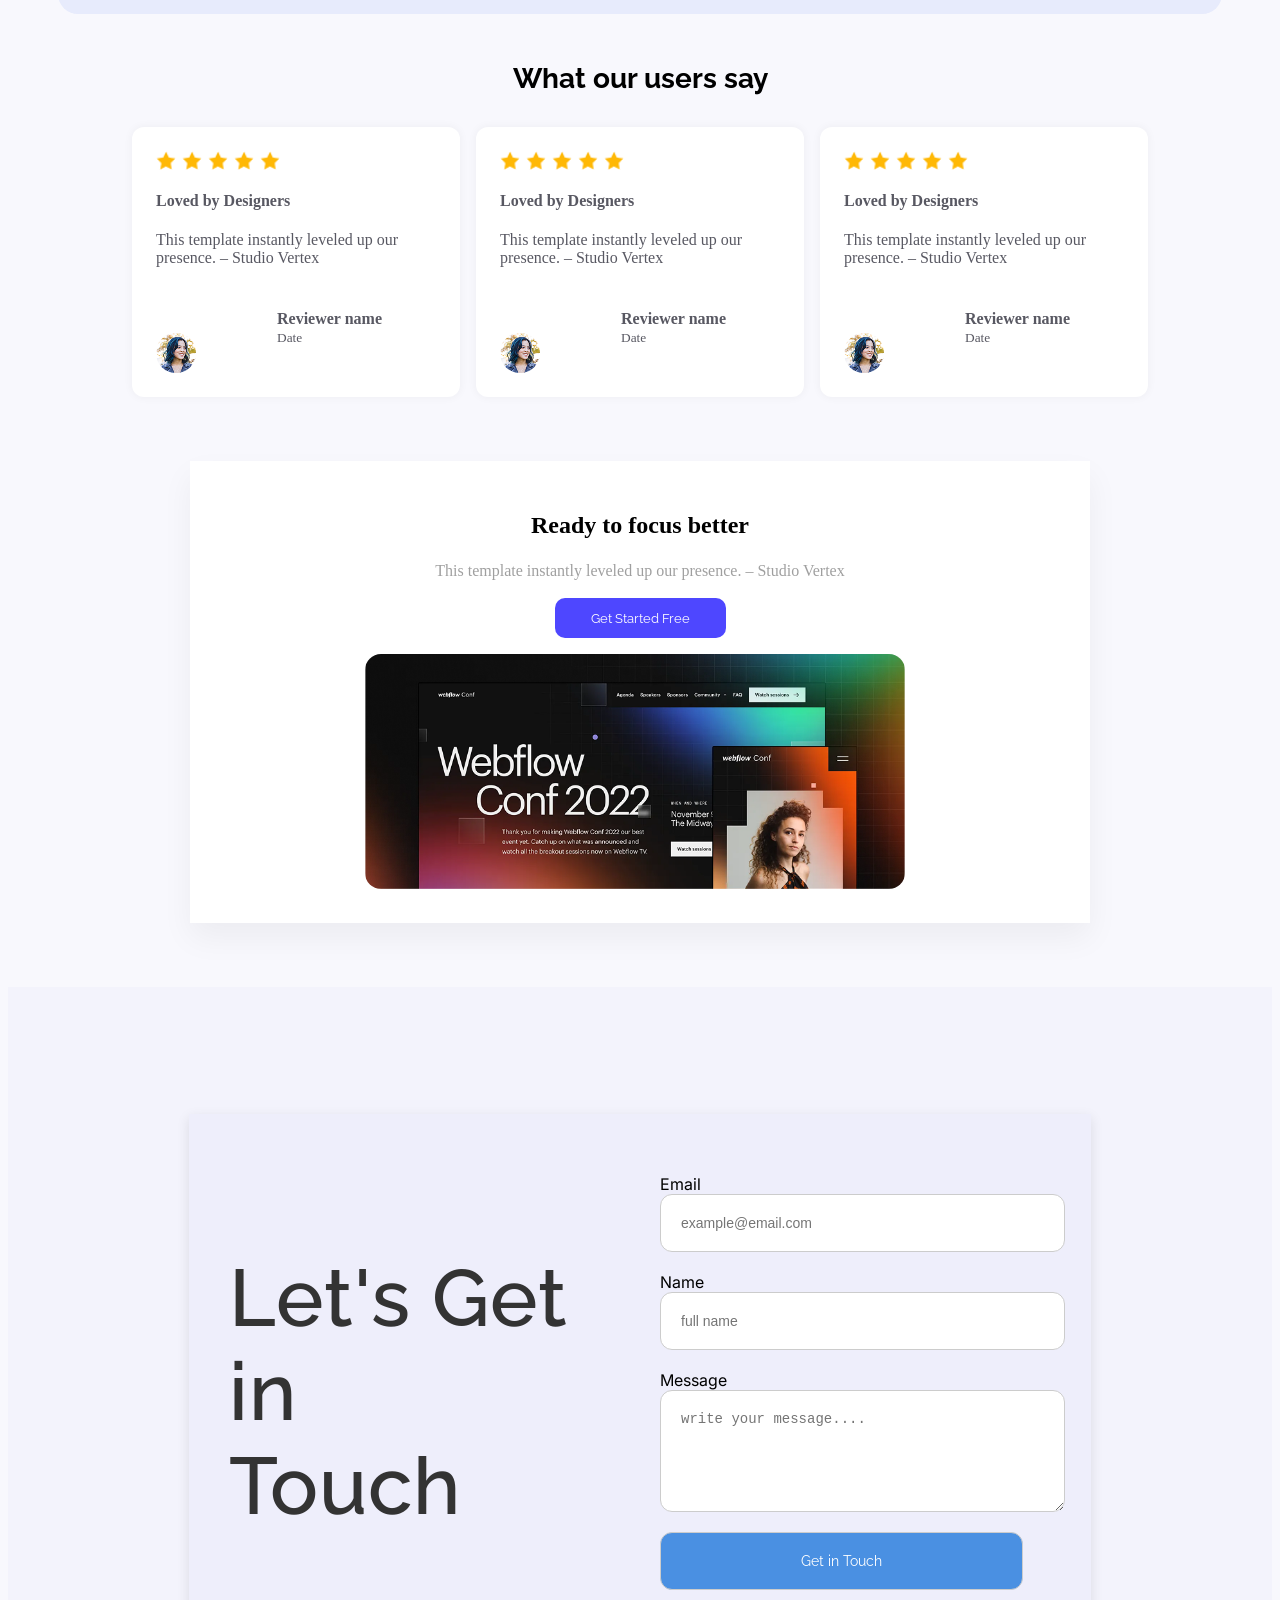
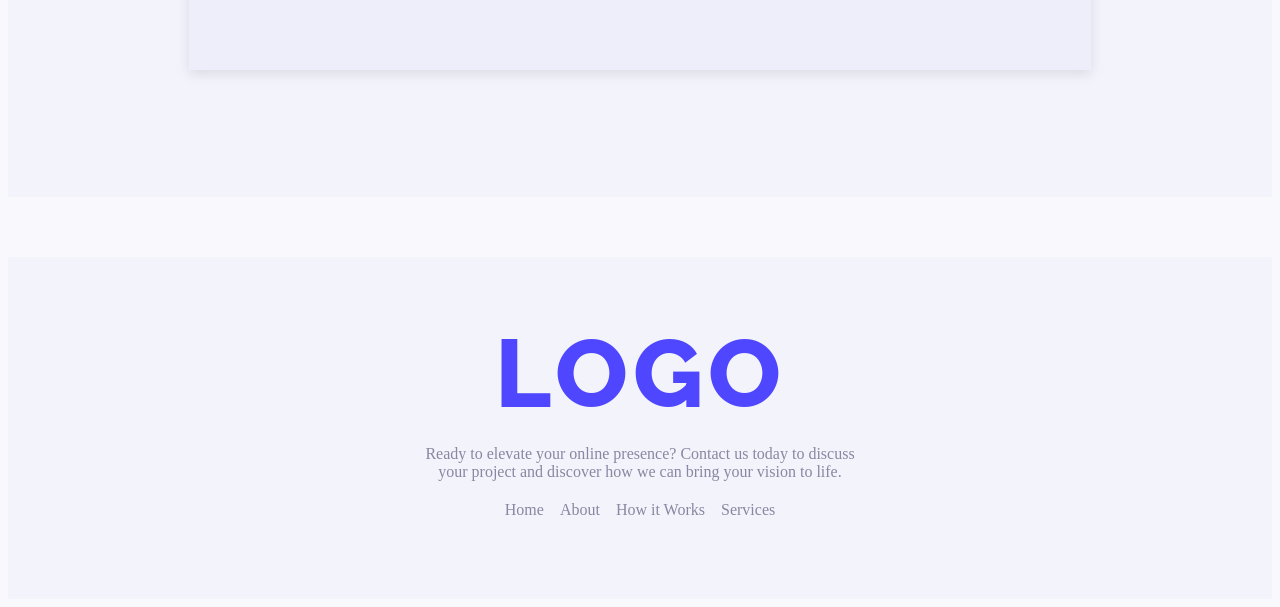
==== commit 792e5faf: "added the last and final file" ====
--- a/first-asign.html
+++ b/first-asign.html
@@ -168,6 +168,22 @@
             </div>
         </section>
 
+        
+        <section class="footer-last">
+            
+                <h1 class="last-logo">LOGO </h1>
+            
+            <p>Ready to elevate your online presence? Contact us today to discuss <br> your project and discover how we
+                can bring your vision to life.</p>
+            <nav>
+                <a href="#">Home</a>
+                <a href="#">About</a>
+                <a href="#">How it Works</a>
+                <a href="#">Services</a>
+            </nav>
+
+        </section>
+       
     </footer>
 </body>
 </html>
--- a/styles/asign-style.css
+++ b/styles/asign-style.css
@@ -345,4 +345,62 @@
 
     .right-form button:hover {
       background-color: #357ab8;
-    }+    }
+    
+
+/*SEVENTH */
+.footer-last {
+
+  width: 100%;
+  max-width: 1440px;
+  background: #c6c5ef1d;
+  text-align: center;
+  padding: 40px 20px 50px; 
+  margin: 60px auto 0;
+  box-sizing: border-box;
+
+}
+
+.last-logo {
+  font-size: 6rem;
+  font-weight: 800;
+  text-transform: uppercase;
+  letter-spacing: 5px;
+  margin: 20px 0 10px; 
+  color: #4E47FF;
+  font-family:  "Raleway", sans-serif;;
+
+}
+
+
+
+.footer-last p {
+  font-size: 1rem;
+  color: #8987A1;
+  margin-bottom: 20px;
+}
+
+
+.footer-last nav {
+  display: flex;
+  justify-content: center;
+  flex-wrap: wrap;
+  gap: 16px; 
+  margin-bottom: 30px; 
+
+}
+
+.footer-last nav a {
+  color: #8987A1;
+  text-decoration: none;
+  font-weight: 500;
+  transition: text-decoration 0.3s ease;
+}
+
+footer-last nav a:hover {
+  text-decoration: underline;
+  cursor: pointer;
+}
+
+
+
